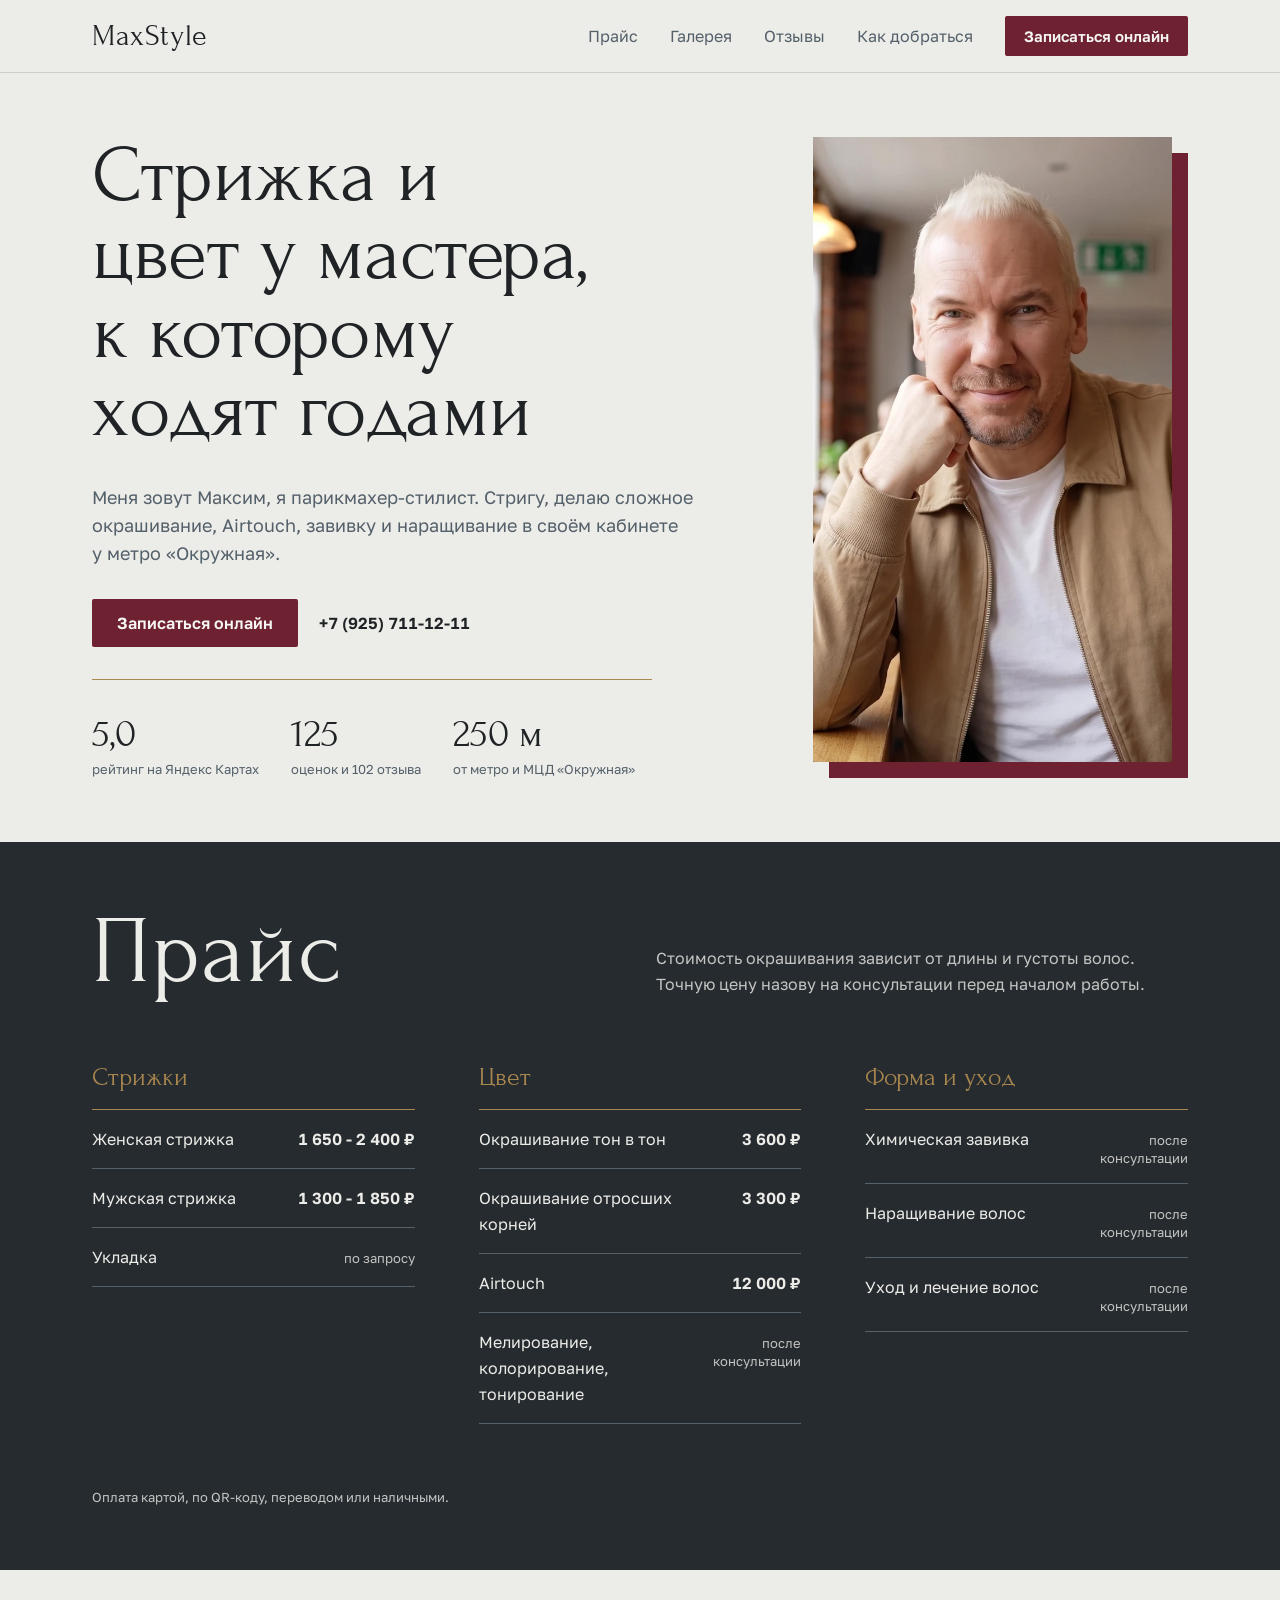
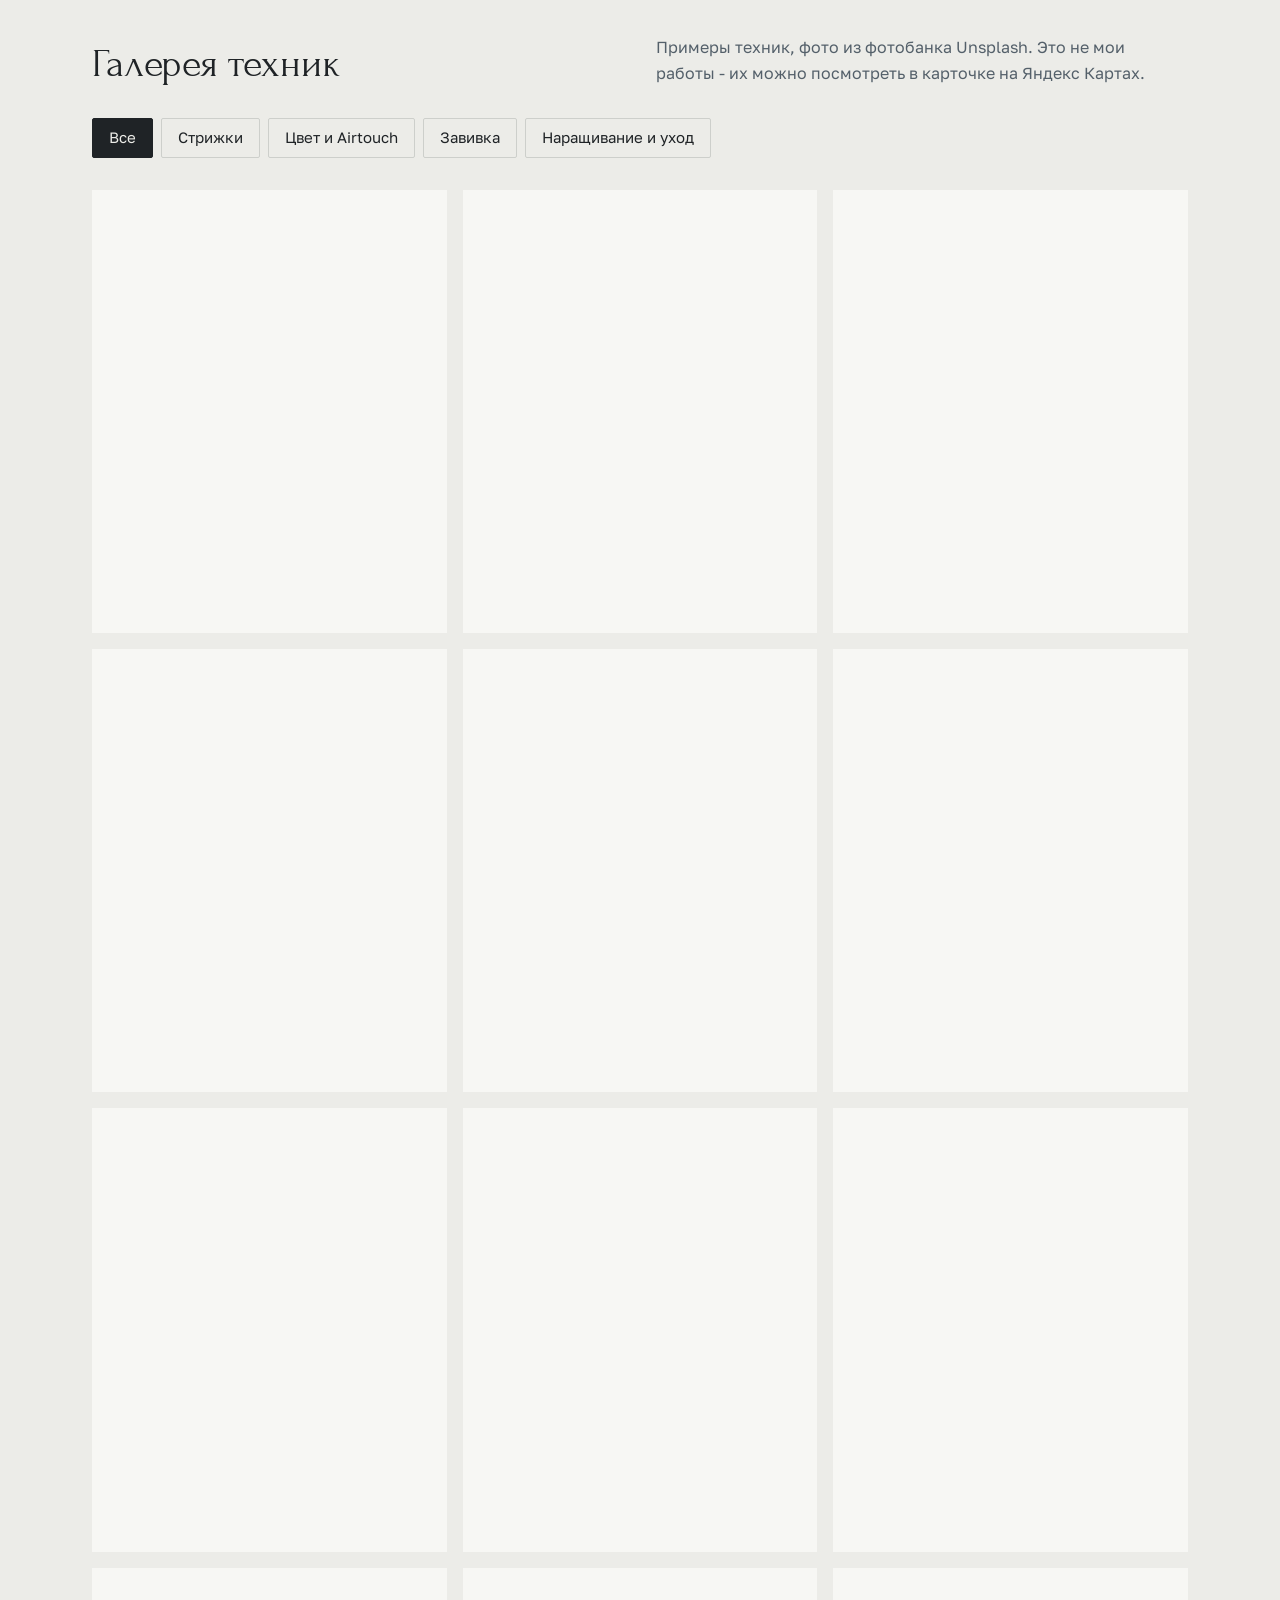
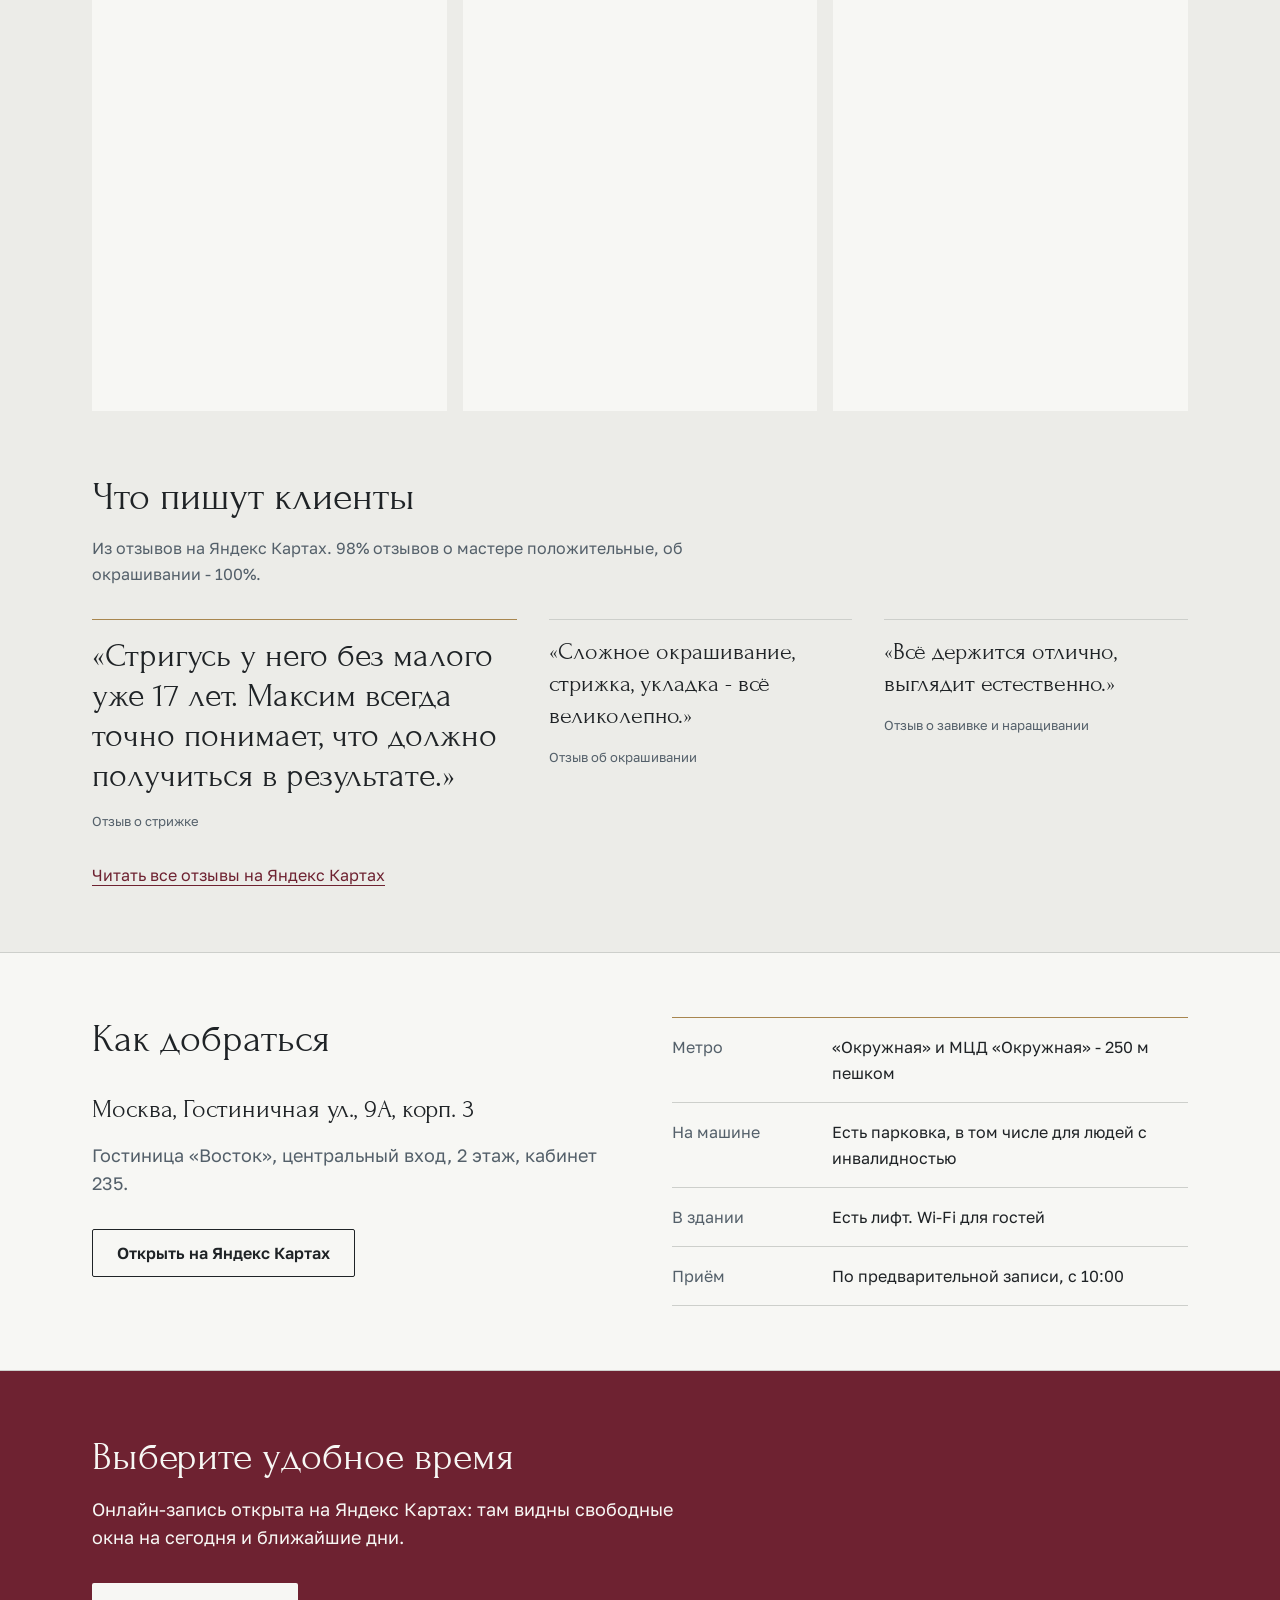
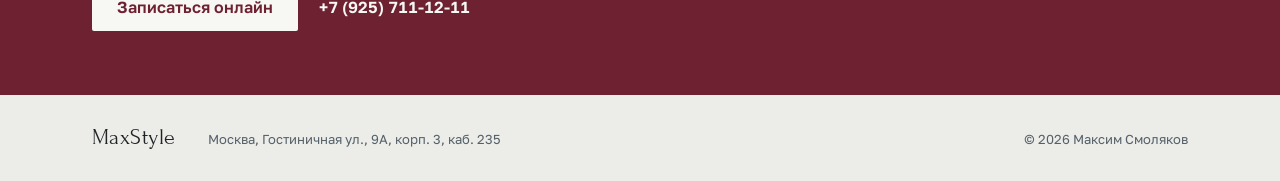
==== index.html @ 3fd37e0f "Одностраничник MaxStyle Первый экран с портретом, прайс, галерея техник (Unsplash), отзывы, как добр" ====
<!doctype html>
<html lang="ru">
<head>
<meta charset="utf-8">
<meta name="viewport" content="width=device-width, initial-scale=1">
<title>MaxStyle - парикмахер-стилист Максим Смоляков у метро Окружная</title>
<meta name="description" content="Стрижки, сложное окрашивание, Airtouch, завивка и наращивание. Кабинет в гостинице «Восток», 250 м от метро и МЦД Окружная. Рейтинг 5,0 на Яндекс Картах.">
<link rel="icon" href="brand/logo/png/maxstyle-mark-32.png" type="image/png">
<link rel="apple-touch-icon" href="brand/logo/png/maxstyle-mark-180.png">
<link rel="preconnect" href="https://fonts.googleapis.com">
<link rel="preconnect" href="https://fonts.gstatic.com" crossorigin>
<link rel="stylesheet" href="https://fonts.googleapis.com/css2?family=Forum&family=Golos+Text:wght@400;600&display=swap">
<link rel="stylesheet" href="brand/colors/brand.css">
<link rel="stylesheet" href="brand/fonts/fonts.css">
<link rel="stylesheet" href="styles.css">
</head>
<body>

<header class="site-header">
  <div class="wrap header-row">
    <a class="wordmark" href="#top" aria-label="MaxStyle, в начало страницы">MaxStyle</a>
    <nav class="nav" aria-label="Разделы">
      <a href="#price">Прайс</a>
      <a href="#gallery">Галерея</a>
      <a href="#reviews">Отзывы</a>
      <a href="#visit">Как добраться</a>
    </nav>
    <a class="btn btn-primary header-cta" href="https://yandex.ru/maps/org/maxstyle/148404020570/" target="_blank" rel="noopener">Записаться онлайн</a>
  </div>
</header>

<main id="top">

  <section class="hero wrap">
    <div class="hero-text">
      <h1 class="hero-title">Стрижка и цвет у&nbsp;мастера, к&nbsp;которому ходят годами</h1>
      <p class="lead">Меня зовут Максим, я парикмахер-стилист. Стригу, делаю сложное окрашивание, Airtouch, завивку и наращивание в своём кабинете у&nbsp;метро «Окружная».</p>
      <div class="hero-actions">
        <a class="btn btn-primary" href="https://yandex.ru/maps/org/maxstyle/148404020570/" target="_blank" rel="noopener">Записаться онлайн</a>
        <a class="btn btn-quiet" href="tel:+79257111211">+7 (925) 711-12-11</a>
      </div>
      <dl class="facts">
        <div><dt>5,0</dt><dd>рейтинг на Яндекс Картах</dd></div>
        <div><dt>125</dt><dd>оценок и 102 отзыва</dd></div>
        <div><dt>250 м</dt><dd>от метро и МЦД «Окружная»</dd></div>
      </dl>
    </div>

    <figure class="hero-art">
      <img src="img/maxim.webp" width="2000" height="1116" alt="Парикмахер-стилист Максим Смоляков" fetchpriority="high">
    </figure>
  </section>

  <section class="pricelist" id="price" aria-labelledby="price-title">
    <div class="wrap price-inner">
      <div class="price-head">
        <h2 id="price-title" class="price-title">Прайс</h2>
        <p class="price-note">Стоимость окрашивания зависит от длины и густоты волос. Точную цену назову на консультации перед началом работы.</p>
      </div>

      <div class="price-groups">
        <div class="price-group">
          <h3 class="h2">Стрижки</h3>
          <ul class="price-list">
            <li><span class="svc">Женская стрижка</span><span class="cost">1 650 - 2 400 ₽</span></li>
            <li><span class="svc">Мужская стрижка</span><span class="cost">1 300 - 1 850 ₽</span></li>
            <li><span class="svc">Укладка</span><span class="cost cost-ask">по запросу</span></li>
          </ul>
        </div>

        <div class="price-group">
          <h3 class="h2">Цвет</h3>
          <ul class="price-list">
            <li><span class="svc">Окрашивание тон в тон</span><span class="cost">3 600 ₽</span></li>
            <li><span class="svc">Окрашивание отросших корней</span><span class="cost">3 300 ₽</span></li>
            <li><span class="svc">Airtouch</span><span class="cost">12 000 ₽</span></li>
            <li><span class="svc">Мелирование, колорирование, тонирование</span><span class="cost cost-ask">после консультации</span></li>
          </ul>
        </div>

        <div class="price-group">
          <h3 class="h2">Форма и уход</h3>
          <ul class="price-list">
            <li><span class="svc">Химическая завивка</span><span class="cost cost-ask">после консультации</span></li>
            <li><span class="svc">Наращивание волос</span><span class="cost cost-ask">после консультации</span></li>
            <li><span class="svc">Уход и лечение волос</span><span class="cost cost-ask">после консультации</span></li>
          </ul>
        </div>
      </div>

      <p class="price-pay">Оплата картой, по QR-коду, переводом или наличными.</p>
    </div>
  </section>

  <section class="gallery wrap" id="gallery" aria-labelledby="gallery-title">
    <div class="gallery-head">
      <h2 id="gallery-title" class="h1">Галерея техник</h2>
      <p class="gallery-note">Примеры техник, фото из фотобанка Unsplash. Это не мои работы - их можно посмотреть в карточке на Яндекс Картах.</p>
    </div>

    <div class="gallery-filters" role="group" aria-label="Показать услугу">
      <button type="button" class="chip" data-filter="all" aria-pressed="true">Все</button>
      <button type="button" class="chip" data-filter="cut" aria-pressed="false">Стрижки</button>
      <button type="button" class="chip" data-filter="color" aria-pressed="false">Цвет и Airtouch</button>
      <button type="button" class="chip" data-filter="curl" aria-pressed="false">Завивка</button>
      <button type="button" class="chip" data-filter="care" aria-pressed="false">Наращивание и уход</button>
    </div>

    <ul class="gallery-grid">
      <li data-cat="cut"><button type="button" class="shot" data-photo="1700760934268-8aa0ef52ce0a" data-credit="Farhad Ibrahimzade"><img alt="Стрижка ножницами на влажные волосы" loading="lazy"></button></li>
      <li data-cat="cut"><button type="button" class="shot" data-photo="1593702275687-f8b402bf1fb5" data-credit="Michael DeMoya"><img alt="Мужская стрижка с переходом" loading="lazy"></button></li>
      <li data-cat="cut"><button type="button" class="shot" data-photo="1580618672591-eb180b1a973f" data-credit="Adam Winger"><img alt="Укладка брашингом после стрижки" loading="lazy"></button></li>
      <li data-cat="color"><button type="button" class="shot" data-photo="1605980766335-d3a41c7332a1" data-credit="Lera Kogan"><img alt="Растяжка цвета в холодный блонд" loading="lazy"></button></li>
      <li data-cat="color"><button type="button" class="shot" data-photo="1707979577466-2d6109c68a45" data-credit="Ionela Mat"><img alt="Нанесение краски в процессе окрашивания" loading="lazy"></button></li>
      <li data-cat="color"><button type="button" class="shot" data-photo="1785456411888-c2e842552820" data-credit="Yovanka Loria Salon"><img alt="Мягкий переход от тёмных корней к светлым длинам" loading="lazy"></button></li>
      <li data-cat="curl"><button type="button" class="shot" data-photo="1560264641-1b5191cc63e2" data-credit="Paul Siewert"><img alt="Крупный локон после завивки" loading="lazy"></button></li>
      <li data-cat="curl"><button type="button" class="shot" data-photo="1535295972055-1c762f4483e5" data-credit="Ivana Cajina"><img alt="Упругие кудри средней длины" loading="lazy"></button></li>
      <li data-cat="curl"><button type="button" class="shot" data-photo="1616104130421-6eccff73df1d" data-credit="Houcine Ncib"><img alt="Мелкий локон на длинных волосах" loading="lazy"></button></li>
      <li data-cat="care"><button type="button" class="shot" data-photo="1785456439444-5132a64f0dd7" data-credit="Yovanka Loria Salon"><img alt="Наращивание на светлые волосы" loading="lazy"></button></li>
      <li data-cat="care"><button type="button" class="shot" data-photo="1634449571010-02389ed0f9b0" data-credit="Lindsay Cash"><img alt="Уходовая процедура при мытье волос" loading="lazy"></button></li>
      <li data-cat="care"><button type="button" class="shot" data-photo="1785456283212-338f5bc44d50" data-credit="Yovanka Loria Salon"><img alt="Длинные волосы с объёмной волной" loading="lazy"></button></li>
    </ul>
  </section>

  <dialog class="lightbox" aria-label="Просмотр фото">
    <figure class="lightbox-figure">
      <img class="lightbox-img" alt="">
      <figcaption class="lightbox-caption">
        <span class="lightbox-title"></span>
        <span class="lightbox-meta"><span class="lightbox-count"></span> <span class="lightbox-credit"></span></span>
      </figcaption>
    </figure>
    <button type="button" class="lb-btn lb-prev" aria-label="Предыдущее фото">‹</button>
    <button type="button" class="lb-btn lb-next" aria-label="Следующее фото">›</button>
    <button type="button" class="lb-btn lb-close" aria-label="Закрыть">×</button>
  </dialog>

  <section class="reviews wrap" id="reviews" aria-labelledby="reviews-title">
    <h2 id="reviews-title" class="h1">Что пишут клиенты</h2>
    <p class="reviews-sub">Из отзывов на Яндекс Картах. 98% отзывов о мастере положительные, об окрашивании - 100%.</p>
    <div class="quotes">
      <figure class="quote quote-main">
        <blockquote>«Стригусь у него без малого уже 17 лет. Максим всегда точно понимает, что должно получиться в результате.»</blockquote>
        <figcaption>Отзыв о стрижке</figcaption>
      </figure>
      <figure class="quote">
        <blockquote>«Сложное окрашивание, стрижка, укладка - всё великолепно.»</blockquote>
        <figcaption>Отзыв об окрашивании</figcaption>
      </figure>
      <figure class="quote">
        <blockquote>«Всё держится отлично, выглядит естественно.»</blockquote>
        <figcaption>Отзыв о завивке и наращивании</figcaption>
      </figure>
    </div>
    <a class="text-link" href="https://yandex.ru/maps/org/maxstyle/148404020570/reviews/" target="_blank" rel="noopener">Читать все отзывы на Яндекс Картах</a>
  </section>

  <section class="visit" id="visit" aria-labelledby="visit-title">
    <div class="wrap visit-inner">
      <div>
        <h2 id="visit-title" class="h1">Как добраться</h2>
        <p class="address">Москва, Гостиничная ул., 9А, корп. 3</p>
        <p class="lead visit-lead">Гостиница «Восток», центральный вход, 2 этаж, кабинет 235.</p>
        <a class="btn btn-outline" href="https://yandex.ru/maps/org/maxstyle/148404020570/" target="_blank" rel="noopener">Открыть на Яндекс Картах</a>
      </div>
      <dl class="visit-list">
        <div><dt>Метро</dt><dd>«Окружная» и МЦД «Окружная» - 250 м пешком</dd></div>
        <div><dt>На машине</dt><dd>Есть парковка, в том числе для людей с инвалидностью</dd></div>
        <div><dt>В здании</dt><dd>Есть лифт. Wi-Fi для гостей</dd></div>
        <div><dt>Приём</dt><dd>По предварительной записи, с 10:00</dd></div>
      </dl>
    </div>
  </section>

  <section class="final">
    <div class="wrap final-inner">
      <h2 class="h1">Выберите удобное время</h2>
      <p class="lead">Онлайн-запись открыта на Яндекс Картах: там видны свободные окна на сегодня и ближайшие дни.</p>
      <div class="hero-actions">
        <a class="btn btn-light" href="https://yandex.ru/maps/org/maxstyle/148404020570/" target="_blank" rel="noopener">Записаться онлайн</a>
        <a class="btn btn-quiet-light" href="tel:+79257111211">+7 (925) 711-12-11</a>
      </div>
    </div>
  </section>

</main>

<footer class="site-footer">
  <div class="wrap footer-row">
    <span class="wordmark wordmark-small">MaxStyle</span>
    <span>Москва, Гостиничная ул., 9А, корп. 3, каб. 235</span>
    <span>© 2026 Максим Смоляков</span>
  </div>
</footer>

<div class="mobile-bar">
  <a class="btn btn-primary" href="https://yandex.ru/maps/org/maxstyle/148404020570/" target="_blank" rel="noopener">Записаться онлайн</a>
  <a class="btn btn-outline" href="tel:+79257111211" aria-label="Позвонить: +7 (925) 711-12-11">Позвонить</a>
</div>

<script src="gallery.js" defer></script>
</body>
</html>
---- brand/colors/brand.css ----
/* MaxStyle - цвета бренда. Источник: брендбук https://claude.ai/artifact/19LDFGYJs61R5xHQt8g2K4
   Основная тема светлая. Тёмная - атрибут data-theme="dark" на <html>. */

:root {
  color-scheme: light;
  --stone: #ECECE8;         /* фон страницы */
  --stone-raised: #F7F7F4;  /* карточки услуг, формы записи */
  --line: #CDCFCB;          /* тонкие разделители в прайсе */
  --graphite: #1F2326;      /* основной текст */
  --steel: #54606A;         /* подписи, длительность, адрес */
  --oxblood: #6E2231;       /* бордовый: кнопка "Записаться", крупные плашки */
  --on-oxblood: #F7F7F4;    /* текст на oxblood */
  --brass: #A8864F;         /* латунь: линии, рамки, иконки (не текст) */
  --brass-ink: #7A5E2F;     /* цены и акценты текстом */
  --panel: #262B2F;         /* тёмные секции в обеих темах */
  --on-panel: #ECECE8;      /* текст на panel */

  --space-8: 8px;
  --space-16: 16px;
  --space-32: 32px;
  --space-64: 64px;

  --radius-none: 0px;       /* фото, плашки, секции */
  --radius-sm: 2px;         /* кнопки, поля */
  --radius-round: 999px;    /* только аватар и круглые мотивы */

  --focus-ring: 0 0 0 2px var(--stone), 0 0 0 4px var(--oxblood);
}

:root[data-theme="dark"] {
  color-scheme: dark;
  --stone: #15181A;
  --stone-raised: #1F2326;
  --line: #33383C;
  --graphite: #ECECE8;
  --steel: #9AA6AE;
  --oxblood: #7A2636;
  --on-oxblood: #F7F1EE;
  --brass: #C9A56B;
  --brass-ink: #D4B27A;
  --panel: #2B3135;
  --focus-ring: 0 0 0 2px var(--stone), 0 0 0 4px var(--brass);
}
---- brand/fonts/fonts.css ----
/* MaxStyle - шрифты бренда. Подключите этот файл или вставьте <link> из fonts.html в <head>.
   Forum - логотип и заголовки (один вес, не делать жирным). Golos Text - текст и цены. */

@import url("https://fonts.googleapis.com/css2?family=Forum&family=Golos+Text:wght@400;600&display=swap");

:root {
  --font-display: "Forum", "Times New Roman", serif;
  --font-sans: "Golos Text", "Segoe UI", system-ui, sans-serif;
}

/* Типографическая шкала */
.logo    { font-family: var(--font-display); font-size: 64px; line-height: 64px; font-weight: 400; letter-spacing: 0.02em; }
.display { font-family: var(--font-display); font-size: 64px; line-height: 64px; font-weight: 400; }
.h1      { font-family: var(--font-display); font-size: 40px; line-height: 44px; font-weight: 400; }
.h2      { font-family: var(--font-display); font-size: 26px; line-height: 32px; font-weight: 400; }
.lead    { font-family: var(--font-sans); font-size: 18px; line-height: 28px; font-weight: 400; }
.body    { font-family: var(--font-sans); font-size: 16px; line-height: 26px; font-weight: 400; }
.price   { font-family: var(--font-sans); font-size: 16px; line-height: 26px; font-weight: 600; font-variant-numeric: tabular-nums; }
.caption { font-family: var(--font-sans); font-size: 13px; line-height: 18px; font-weight: 400; }

@media (max-width: 600px) {
  .display { font-size: 44px; line-height: 46px; }
  .h1      { font-size: 32px; line-height: 36px; }
}
---- styles.css ----
/* MaxStyle - одностраничник. Цвета, отступы и шрифты только из brand/ */

*, *::before, *::after { box-sizing: border-box; }

html { scroll-behavior: smooth; scroll-padding-top: 88px; }
@media (prefers-reduced-motion: reduce) { html { scroll-behavior: auto; } }

body {
  margin: 0;
  background: var(--stone);
  color: var(--graphite);
  font-family: var(--font-sans);
  font-size: 16px;
  line-height: 26px;
  -webkit-font-smoothing: antialiased;
}

h1, h2, h3, p, dl, dd, ul, figure, blockquote { margin: 0; }
ul { padding: 0; list-style: none; }
a { color: inherit; }

:focus-visible { outline: none; box-shadow: var(--focus-ring); border-radius: var(--radius-sm); }

.wrap {
  width: 100%;
  max-width: 1160px;
  margin-inline: auto;
  padding-inline: var(--space-32);
}

/* ---------- Кнопки ---------- */
.btn {
  display: inline-flex;
  align-items: center;
  justify-content: center;
  min-height: 48px;
  padding: 0 24px;
  border-radius: var(--radius-sm);
  border: 1px solid transparent;
  font: 600 16px/1 var(--font-sans);
  text-decoration: none;
  white-space: nowrap;
  transition: background-color .15s ease, border-color .15s ease, color .15s ease;
}
.btn-primary { background: var(--oxblood); color: var(--on-oxblood); }
.btn-primary:hover { opacity: .88; }
.btn-outline { border-color: var(--graphite); color: var(--graphite); }
.btn-outline:hover { background: var(--graphite); color: var(--stone); }
.btn-quiet { color: var(--graphite); padding-inline: 4px; font-variant-numeric: tabular-nums; }
.btn-quiet:hover { color: var(--oxblood); }
.btn-light { background: var(--on-oxblood); color: var(--oxblood); }
.btn-light:hover { background: var(--stone); }
.btn-quiet-light { color: var(--on-oxblood); padding-inline: 4px; font-variant-numeric: tabular-nums; }
.btn-quiet-light:hover { text-decoration: underline; text-underline-offset: 4px; }

/* ---------- Шапка ---------- */
.site-header {
  position: sticky;
  top: 0;
  z-index: 10;
  background: var(--stone);
  border-bottom: 1px solid var(--line);
}
.header-row { display: flex; align-items: center; gap: var(--space-32); min-height: 72px; }
.wordmark {
  font-family: var(--font-display);
  font-size: 30px;
  line-height: 1;
  letter-spacing: 0.02em;
  text-decoration: none;
  color: var(--graphite);
}
.nav { display: flex; gap: var(--space-32); margin-left: auto; }
.nav a { text-decoration: none; color: var(--steel); }
.nav a:hover { color: var(--graphite); }
.header-cta { min-height: 40px; padding: 0 18px; font-size: 15px; }

/* ---------- Первый экран ---------- */
.hero {
  display: grid;
  grid-template-columns: minmax(0, 7fr) minmax(0, 4fr);
  gap: var(--space-64);
  align-items: stretch;
  padding-block: var(--space-64);
}
.hero-text { display: flex; flex-direction: column; gap: var(--space-32); justify-content: center; }
.hero-title {
  font-family: var(--font-display);
  font-weight: 400;
  font-size: clamp(44px, 6.4vw, 80px);
  line-height: 0.98;
  letter-spacing: -0.005em;
  text-wrap: balance;
  max-width: 17ch;
}
.hero .lead { color: var(--steel); max-width: 34em; }
.hero-actions { display: flex; flex-wrap: wrap; align-items: center; gap: var(--space-16); }

.facts {
  display: grid;
  grid-template-columns: repeat(3, auto);
  justify-content: start;
  gap: var(--space-32);
  padding-top: var(--space-32);
  border-top: 1px solid var(--brass);
  max-width: 560px;
}
.facts dt { font-family: var(--font-display); font-size: 40px; line-height: 44px; color: var(--graphite); }
.facts dd { font-size: 13px; line-height: 18px; color: var(--steel); max-width: 14em; margin-top: 4px; }

/* Портрет мастера: бордовая подложка сдвинута, как тень от рамки */
.hero-art {
  position: relative;
  min-height: 460px;
  margin: 0 var(--space-16) var(--space-16) 0;
}
.hero-art::before {
  content: "";
  position: absolute;
  inset: var(--space-16) calc(var(--space-16) * -1) calc(var(--space-16) * -1) var(--space-16);
  background: var(--oxblood);
}
.hero-art img {
  position: relative;
  display: block;
  width: 100%;
  height: 100%;
  object-fit: cover;
  object-position: 50% 30%;
}

/* ---------- Прайс: тёмная табличка ---------- */
.pricelist {
  background: var(--panel);
  color: var(--on-panel);
  padding-block: var(--space-64);
}
.price-inner { display: grid; gap: var(--space-64); }
.price-head { display: grid; grid-template-columns: minmax(0, 1fr) minmax(0, 1fr); gap: var(--space-32); align-items: end; }
.price-note { color: var(--on-panel); opacity: .8; max-width: 32em; }
.price-groups { display: grid; grid-template-columns: repeat(3, minmax(0, 1fr)); gap: var(--space-64); }
.price-group .h2 {
  color: var(--brass);
  padding-bottom: var(--space-16);
  border-bottom: 1px solid var(--brass);
}
.price-list li {
  display: flex;
  justify-content: space-between;
  align-items: baseline;
  gap: var(--space-16);
  padding-block: var(--space-16);
  border-bottom: 1px solid var(--steel);
}
.svc { color: var(--on-panel); }
.cost {
  flex: none;
  font-weight: 600;
  font-variant-numeric: tabular-nums;
  color: var(--on-panel);
  text-align: right;
}
.cost-ask { font-weight: 400; font-size: 13px; opacity: .8; max-width: 8.5em; line-height: 18px; }
.price-pay { color: var(--on-panel); opacity: .8; font-size: 13px; line-height: 18px; }

/* ---------- Отзывы ---------- */
.reviews { padding-block: var(--space-64); display: grid; gap: var(--space-32); }
.reviews-sub { color: var(--steel); max-width: 40em; margin-top: calc(var(--space-16) * -1); }
.quotes {
  display: grid;
  grid-template-columns: minmax(0, 1.4fr) minmax(0, 1fr) minmax(0, 1fr);
  gap: var(--space-32);
  align-items: start;
}
.quote { display: grid; gap: var(--space-16); padding-top: var(--space-16); border-top: 1px solid var(--line); }
.quote blockquote { font-family: var(--font-display); font-size: 24px; line-height: 32px; }
.quote-main { border-top-color: var(--brass); }
.quote-main blockquote { font-size: 34px; line-height: 40px; }
.quote figcaption { font-size: 13px; line-height: 18px; color: var(--steel); }
.text-link { color: var(--oxblood); text-underline-offset: 4px; justify-self: start; }
.text-link:hover { text-decoration-thickness: 2px; }

/* ---------- Как добраться ---------- */
.visit { background: var(--stone-raised); border-block: 1px solid var(--line); padding-block: var(--space-64); }
.visit-inner { display: grid; grid-template-columns: minmax(0, 1fr) minmax(0, 1fr); gap: var(--space-64); }
.visit-inner > div:first-child { display: grid; gap: var(--space-16); align-content: start; justify-items: start; }
.address { font-family: var(--font-display); font-size: 26px; line-height: 32px; margin-top: var(--space-16); }
.visit-lead { color: var(--steel); margin-bottom: var(--space-16); }
.visit-list { display: grid; }
.visit-list > div {
  display: grid;
  grid-template-columns: 9em minmax(0, 1fr);
  gap: var(--space-16);
  padding-block: var(--space-16);
  border-bottom: 1px solid var(--line);
}
.visit-list > div:first-child { border-top: 1px solid var(--brass); }
.visit-list dt { color: var(--steel); }

/* ---------- Финальный призыв ---------- */
.final { background: var(--oxblood); color: var(--on-oxblood); padding-block: var(--space-64); }
.final-inner { display: grid; gap: var(--space-16); justify-items: start; }
.final .lead { max-width: 34em; margin-bottom: var(--space-16); color: var(--on-oxblood); }

/* ---------- Подвал ---------- */
.site-footer { padding-block: var(--space-32); color: var(--steel); font-size: 13px; line-height: 18px; }
.footer-row { display: flex; flex-wrap: wrap; align-items: baseline; gap: var(--space-16) var(--space-32); }
.wordmark-small { font-size: 22px; }
.footer-row span:last-child { margin-left: auto; }

/* ---------- Нижняя панель на телефоне ---------- */
.mobile-bar { display: none; }

/* ---------- Адаптив ---------- */
@media (max-width: 960px) {
  .nav { display: none; }
  .header-cta { margin-left: auto; }
  .hero { grid-template-columns: minmax(0, 1fr) minmax(0, 200px); gap: var(--space-32); }
  .hero-art { min-height: 0; }
  .price-groups { grid-template-columns: minmax(0, 1fr) minmax(0, 1fr); gap: var(--space-32) var(--space-64); }
  .quotes { grid-template-columns: minmax(0, 1fr) minmax(0, 1fr); }
  .quote-main { grid-column: 1 / -1; }
}

@media (max-width: 640px) {
  .wrap { padding-inline: var(--space-16); }
  .header-cta { display: none; }
  .header-row { min-height: 60px; }
  .hero { grid-template-columns: minmax(0, 1fr); padding-block: var(--space-32) var(--space-64); }
  .hero-art { min-height: 0; aspect-ratio: 4 / 3; max-width: 100%; order: -1; }
  .facts { grid-template-columns: repeat(3, minmax(0, 1fr)); gap: var(--space-16); }
  .facts dt { font-size: 30px; line-height: 34px; }
  .price-head, .price-groups, .visit-inner, .quotes { grid-template-columns: minmax(0, 1fr); }
  .price-groups { gap: var(--space-32); }
  .quote-main blockquote { font-size: 28px; line-height: 34px; }
  .visit-list > div { grid-template-columns: minmax(0, 1fr); gap: 2px; }
  .footer-row span:last-child { margin-left: 0; }
  body { padding-bottom: 80px; }
  .mobile-bar {
    display: flex;
    gap: var(--space-8);
    position: fixed;
    inset: auto 0 0 0;
    z-index: 20;
    padding: var(--space-8) var(--space-16) calc(var(--space-8) + env(safe-area-inset-bottom, 0px));
    background: var(--stone);
    border-top: 1px solid var(--line);
  }
  .mobile-bar .btn-primary { flex: 1; }
}

/* Заголовок прайса - крупно, как гравировка на табличке */
.price-title {
  font-family: var(--font-display);
  font-weight: 400;
  font-size: clamp(56px, 8vw, 96px);
  line-height: 0.95;
  letter-spacing: 0.01em;
  color: var(--on-panel);
}

/* ---------- Галерея техник ---------- */
.gallery { padding-block: var(--space-64) 0; display: grid; gap: var(--space-32); }
.gallery-head { display: grid; grid-template-columns: minmax(0, 1fr) minmax(0, 1fr); gap: var(--space-32); align-items: end; }
.gallery-note { color: var(--steel); max-width: 32em; }

.gallery-filters { display: flex; flex-wrap: wrap; gap: var(--space-8); }
.chip {
  min-height: 40px;
  padding: 0 var(--space-16);
  border: 1px solid var(--line);
  border-radius: var(--radius-sm);
  background: transparent;
  color: var(--graphite);
  font: 400 15px/1 var(--font-sans);
  cursor: pointer;
  transition: border-color .15s ease, background-color .15s ease, color .15s ease;
}
.chip:hover { border-color: var(--graphite); }
.chip[aria-pressed="true"] { background: var(--graphite); border-color: var(--graphite); color: var(--stone); }

.gallery-grid {
  display: grid;
  grid-template-columns: repeat(3, minmax(0, 1fr));
  gap: var(--space-16);
}
.gallery-grid li[hidden] { display: none; }
.shot {
  display: block;
  width: 100%;
  padding: 0;
  border: 0;
  background: var(--stone-raised);
  cursor: zoom-in;
  overflow: hidden;
}
.shot img {
  display: block;
  width: 100%;
  height: auto;
  aspect-ratio: 4 / 5;
  object-fit: cover;
  transition: transform .4s ease;
}
.shot:hover img { transform: scale(1.03); }
@media (prefers-reduced-motion: reduce) { .shot img { transition: none; } .shot:hover img { transform: none; } }

/* Просмотр на весь экран */
.lightbox {
  width: 100vw;
  height: 100dvh;
  max-width: none;
  max-height: none;
  margin: 0;
  padding: var(--space-64) var(--space-64) var(--space-32);
  border: 0;
  background: var(--panel);
  color: var(--on-panel);
}
.lightbox::backdrop { background: var(--panel); }
.lightbox[open] { display: grid; place-items: center; }
.lightbox-figure { display: grid; gap: var(--space-16); max-width: 100%; max-height: 100%; justify-items: center; }
.lightbox-img { display: block; max-width: 100%; max-height: calc(100dvh - 180px); object-fit: contain; background: var(--stone-raised); }
.lightbox-caption { display: grid; gap: 4px; text-align: center; }
.lightbox-title { font-family: var(--font-display); font-size: 22px; line-height: 28px; }
.lightbox-meta { display: flex; flex-wrap: wrap; justify-content: center; gap: 4px var(--space-16); font-size: 13px; line-height: 18px; opacity: .8; font-variant-numeric: tabular-nums; }
.lb-btn {
  position: absolute;
  display: grid;
  place-items: center;
  width: 48px;
  height: 48px;
  border: 1px solid var(--brass);
  border-radius: var(--radius-round);
  background: transparent;
  color: var(--on-panel);
  font: 400 28px/1 var(--font-sans);
  cursor: pointer;
}
.lb-btn:hover { background: var(--brass); color: var(--panel); }
.lb-prev { left: var(--space-16); top: 50%; transform: translateY(-50%); }
.lb-next { right: var(--space-16); top: 50%; transform: translateY(-50%); }
.lb-close { right: var(--space-16); top: var(--space-16); }

@media (max-width: 640px) {
  .gallery-head { grid-template-columns: minmax(0, 1fr); }
  .gallery-grid { grid-template-columns: repeat(2, minmax(0, 1fr)); gap: var(--space-8); }
  .lightbox { padding: var(--space-64) var(--space-16) var(--space-32); }
  .lb-prev, .lb-next { top: auto; bottom: var(--space-16); transform: none; }
  .lightbox-img { max-height: calc(100dvh - 240px); }
}
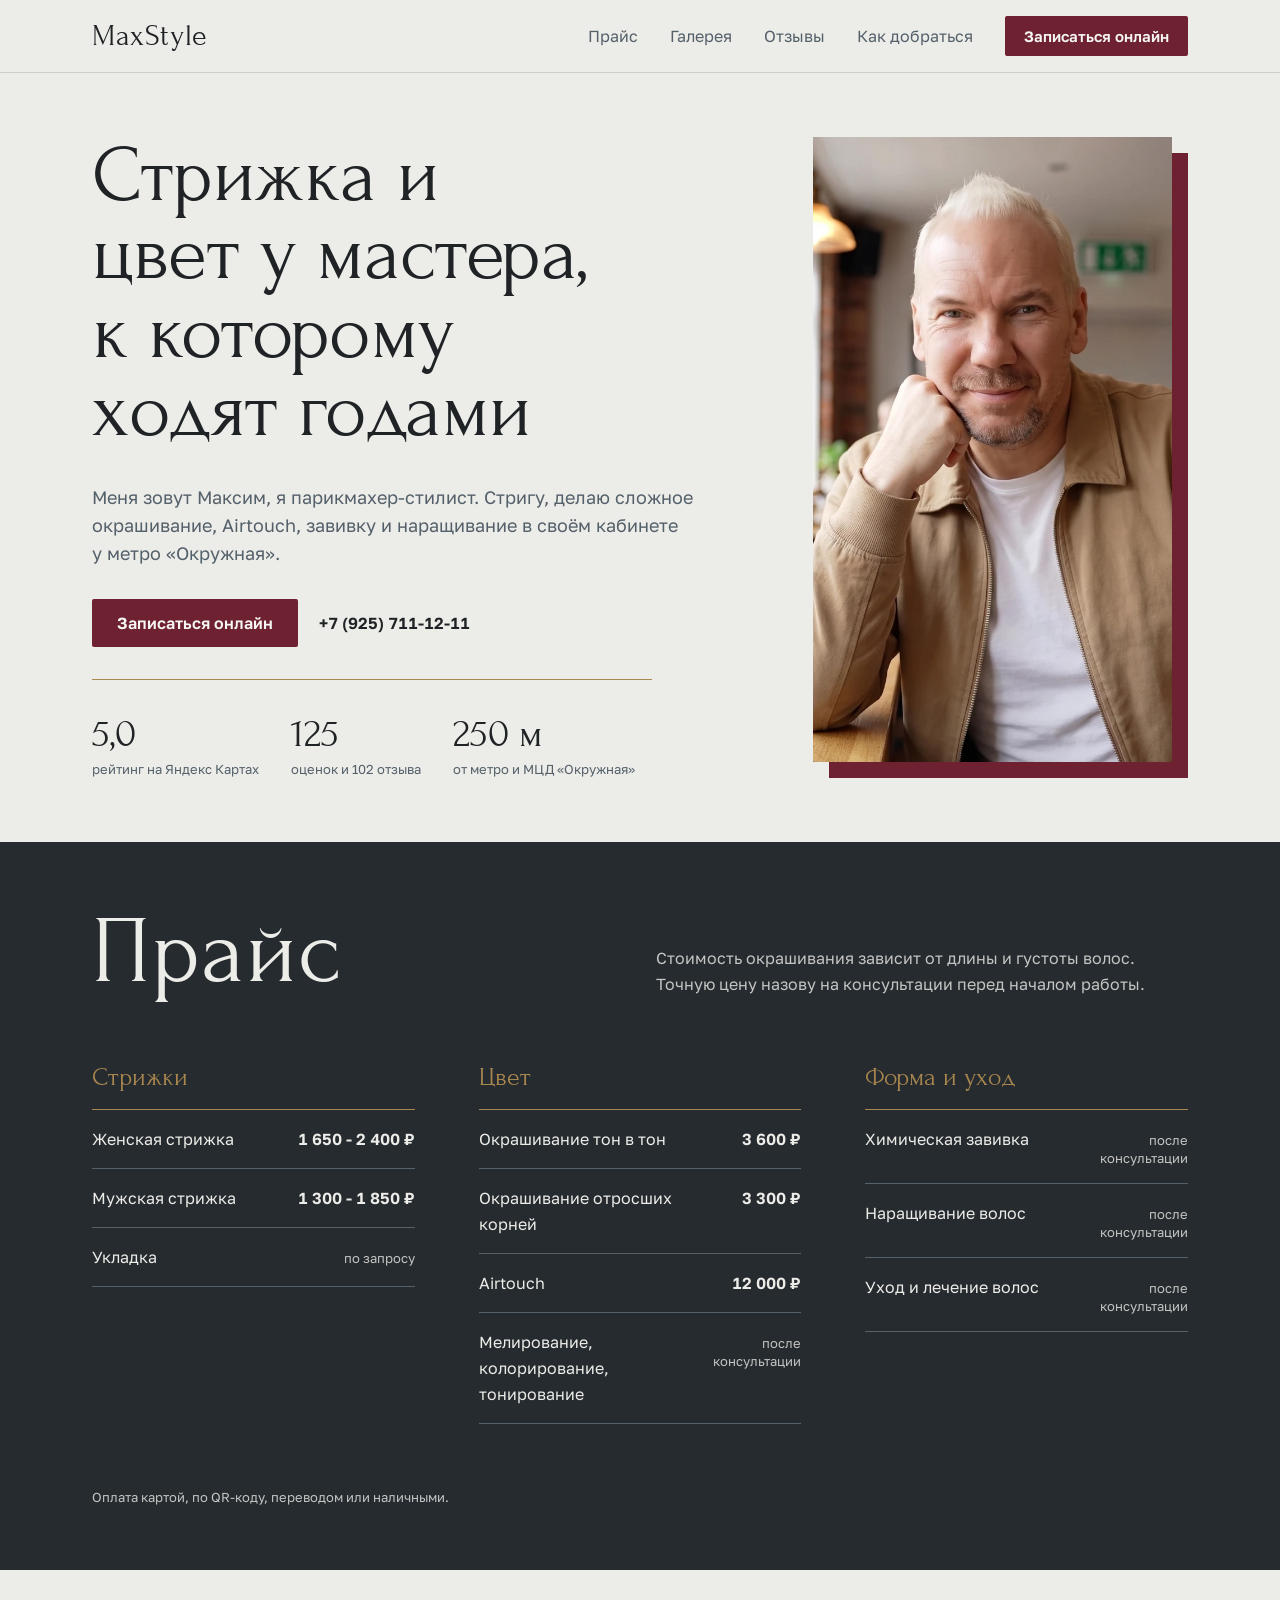
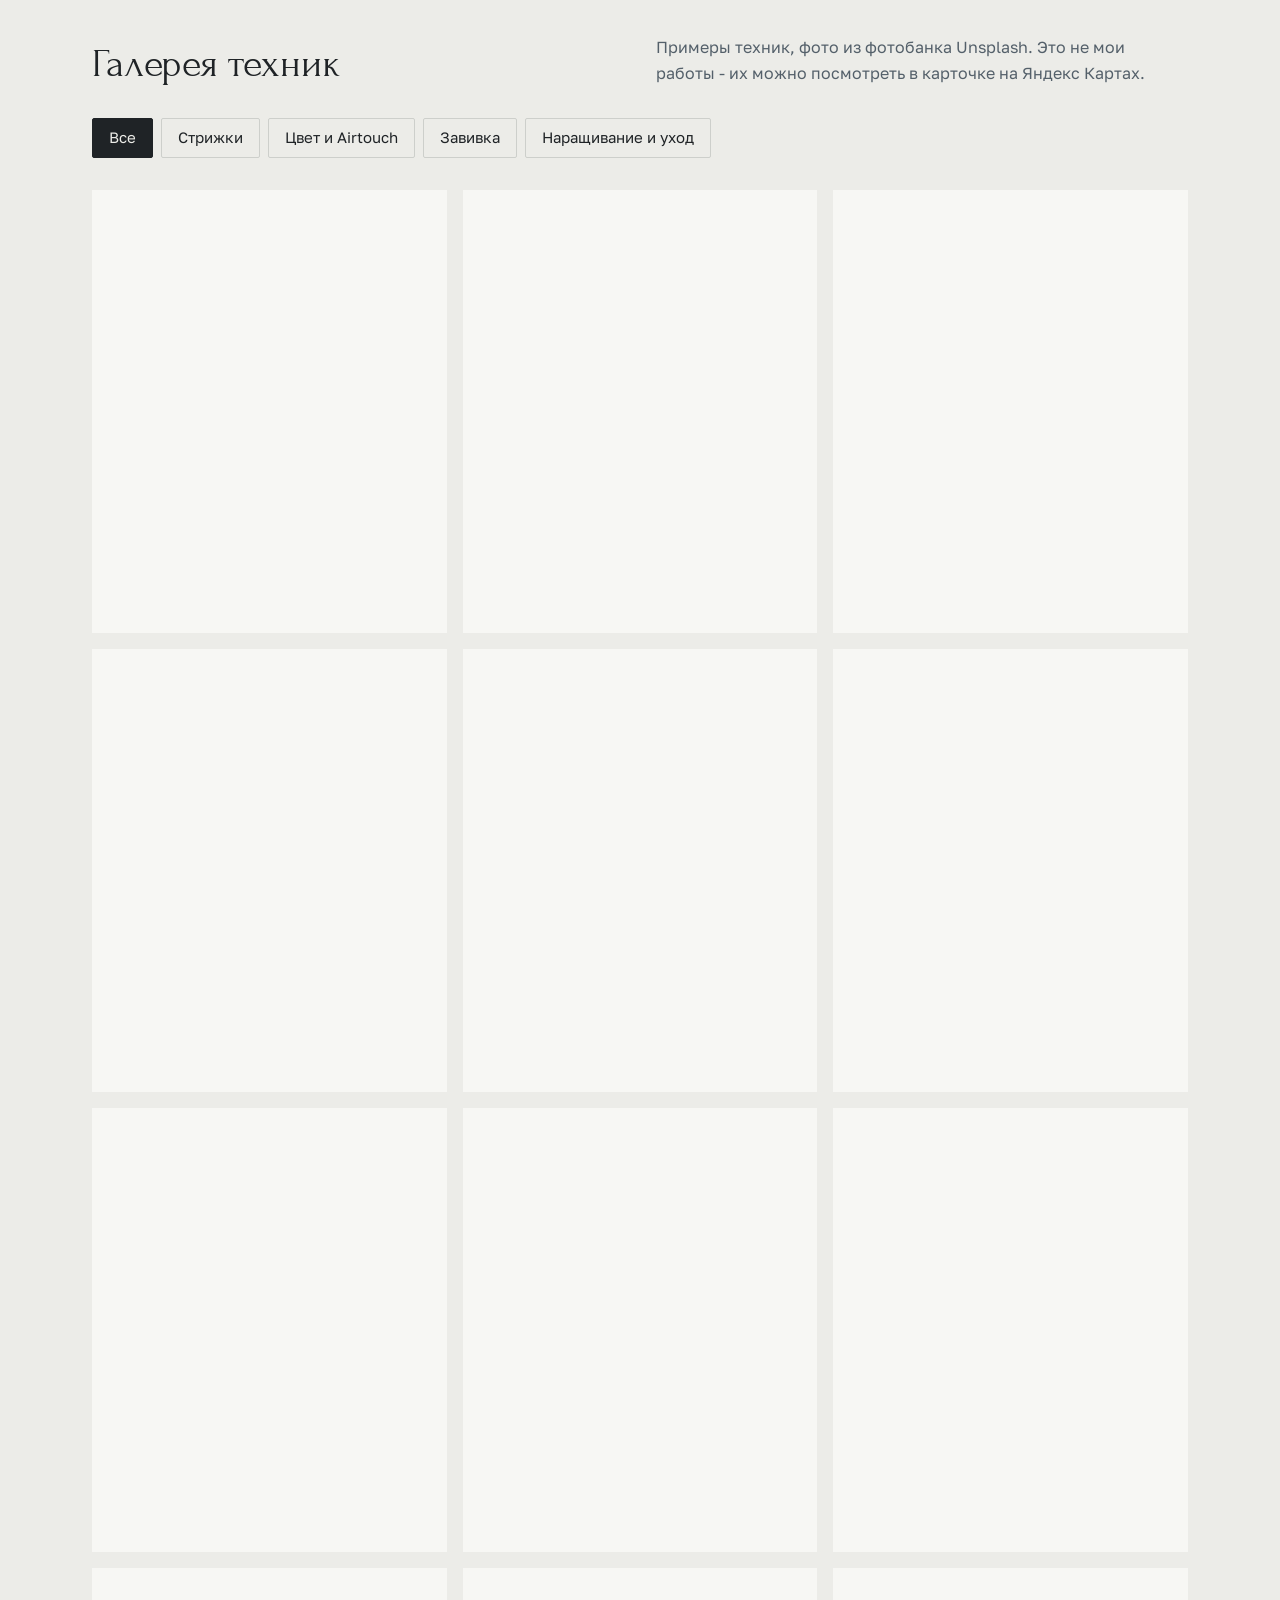
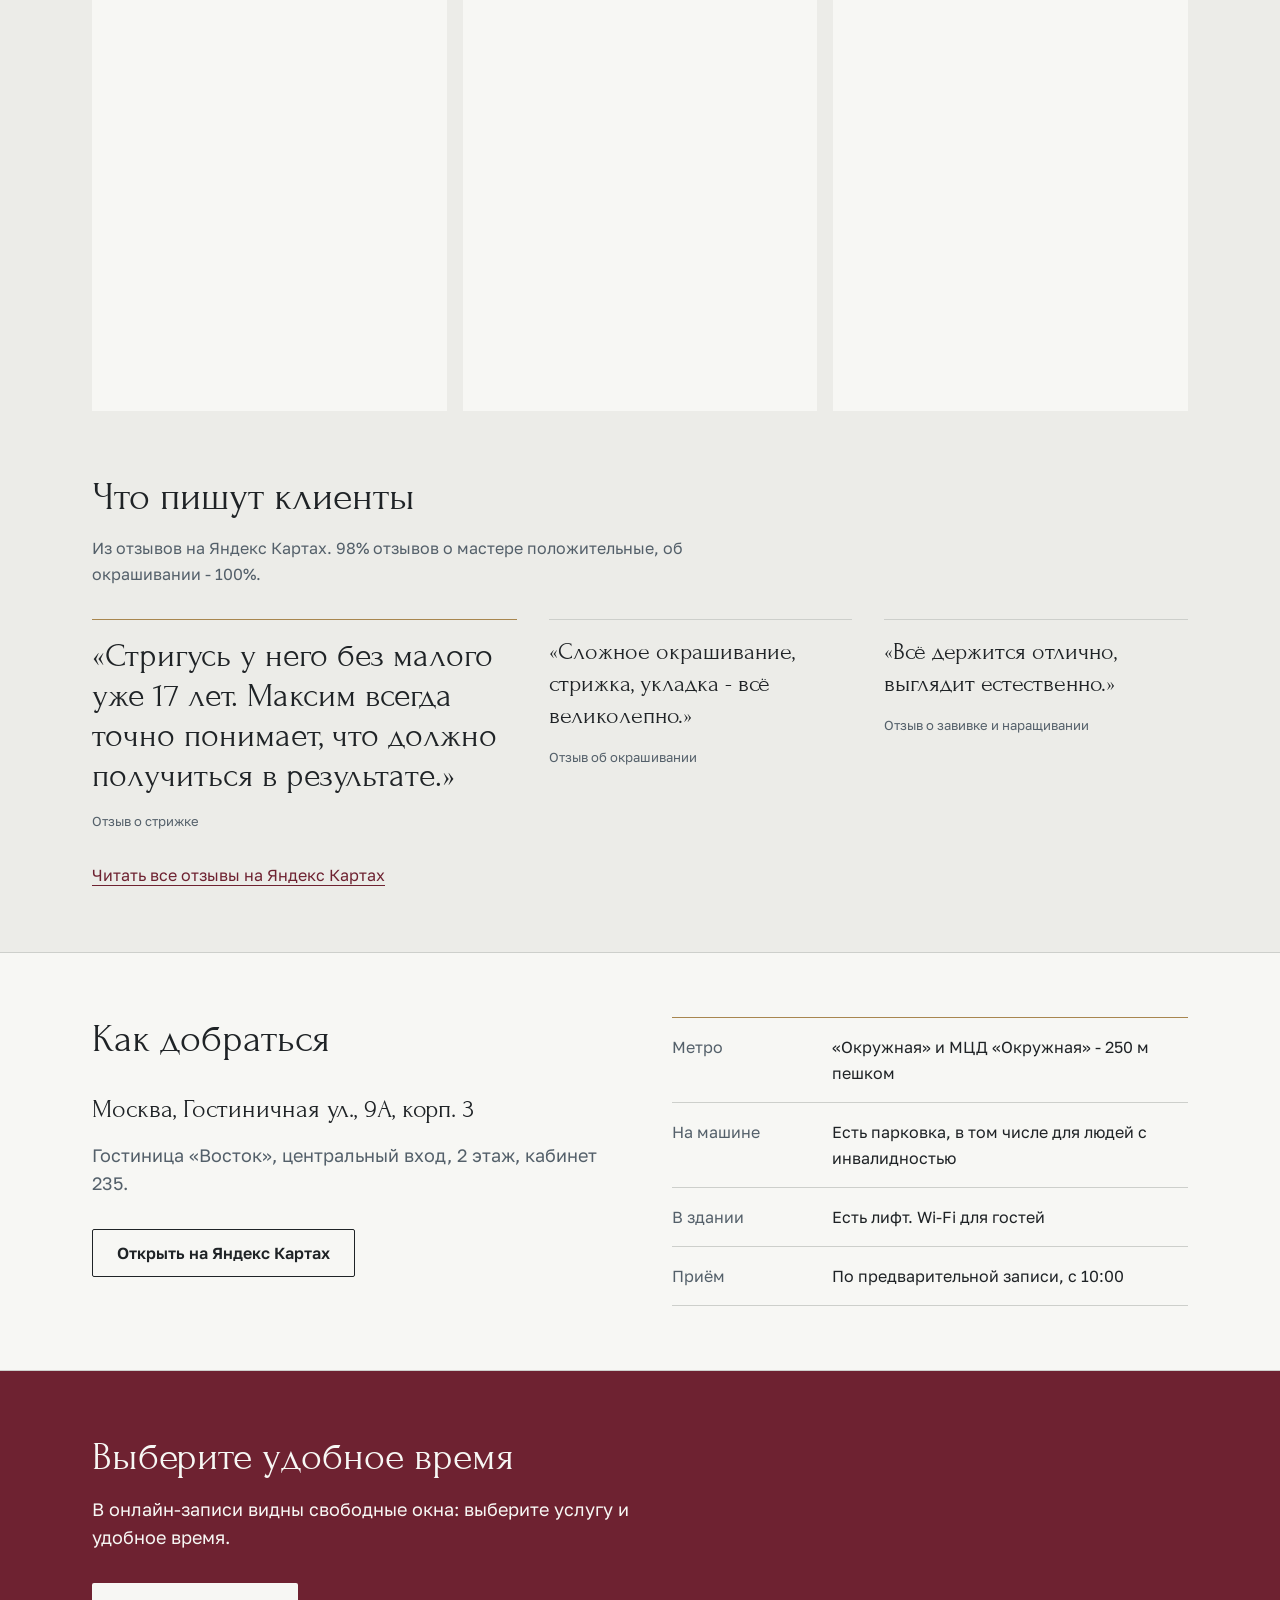
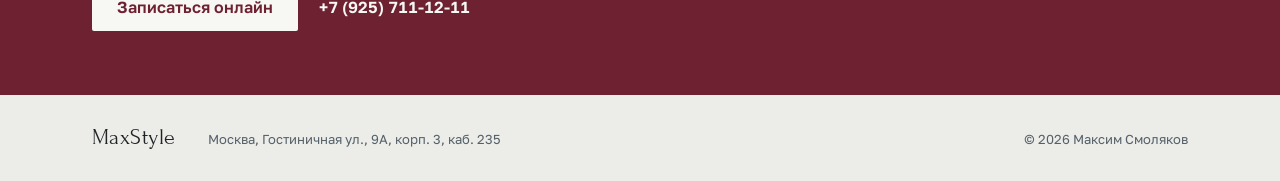
==== commit bf198bc8: "Кнопки записи ведут в онлайн-запись Sonline Все четыре кнопки «Записаться онлайн» открывают виджет з" ====
--- a/index.html
+++ b/index.html
@@ -25,7 +25,7 @@
       <a href="#reviews">Отзывы</a>
       <a href="#visit">Как добраться</a>
     </nav>
-    <a class="btn btn-primary header-cta" href="https://yandex.ru/maps/org/maxstyle/148404020570/" target="_blank" rel="noopener">Записаться онлайн</a>
+    <a class="btn btn-primary header-cta" href="https://widget.sonline.su/ru/services/?placeid=655344472" target="_blank" rel="noopener">Записаться онлайн</a>
   </div>
 </header>
 
@@ -36,7 +36,7 @@
       <h1 class="hero-title">Стрижка и цвет у&nbsp;мастера, к&nbsp;которому ходят годами</h1>
       <p class="lead">Меня зовут Максим, я парикмахер-стилист. Стригу, делаю сложное окрашивание, Airtouch, завивку и наращивание в своём кабинете у&nbsp;метро «Окружная».</p>
       <div class="hero-actions">
-        <a class="btn btn-primary" href="https://yandex.ru/maps/org/maxstyle/148404020570/" target="_blank" rel="noopener">Записаться онлайн</a>
+        <a class="btn btn-primary" href="https://widget.sonline.su/ru/services/?placeid=655344472" target="_blank" rel="noopener">Записаться онлайн</a>
         <a class="btn btn-quiet" href="tel:+79257111211">+7 (925) 711-12-11</a>
       </div>
       <dl class="facts">
@@ -175,9 +175,9 @@
   <section class="final">
     <div class="wrap final-inner">
       <h2 class="h1">Выберите удобное время</h2>
-      <p class="lead">Онлайн-запись открыта на Яндекс Картах: там видны свободные окна на сегодня и ближайшие дни.</p>
+      <p class="lead">В онлайн-записи видны свободные окна: выберите услугу и удобное время.</p>
       <div class="hero-actions">
-        <a class="btn btn-light" href="https://yandex.ru/maps/org/maxstyle/148404020570/" target="_blank" rel="noopener">Записаться онлайн</a>
+        <a class="btn btn-light" href="https://widget.sonline.su/ru/services/?placeid=655344472" target="_blank" rel="noopener">Записаться онлайн</a>
         <a class="btn btn-quiet-light" href="tel:+79257111211">+7 (925) 711-12-11</a>
       </div>
     </div>
@@ -194,7 +194,7 @@
 </footer>
 
 <div class="mobile-bar">
-  <a class="btn btn-primary" href="https://yandex.ru/maps/org/maxstyle/148404020570/" target="_blank" rel="noopener">Записаться онлайн</a>
+  <a class="btn btn-primary" href="https://widget.sonline.su/ru/services/?placeid=655344472" target="_blank" rel="noopener">Записаться онлайн</a>
   <a class="btn btn-outline" href="tel:+79257111211" aria-label="Позвонить: +7 (925) 711-12-11">Позвонить</a>
 </div>
 
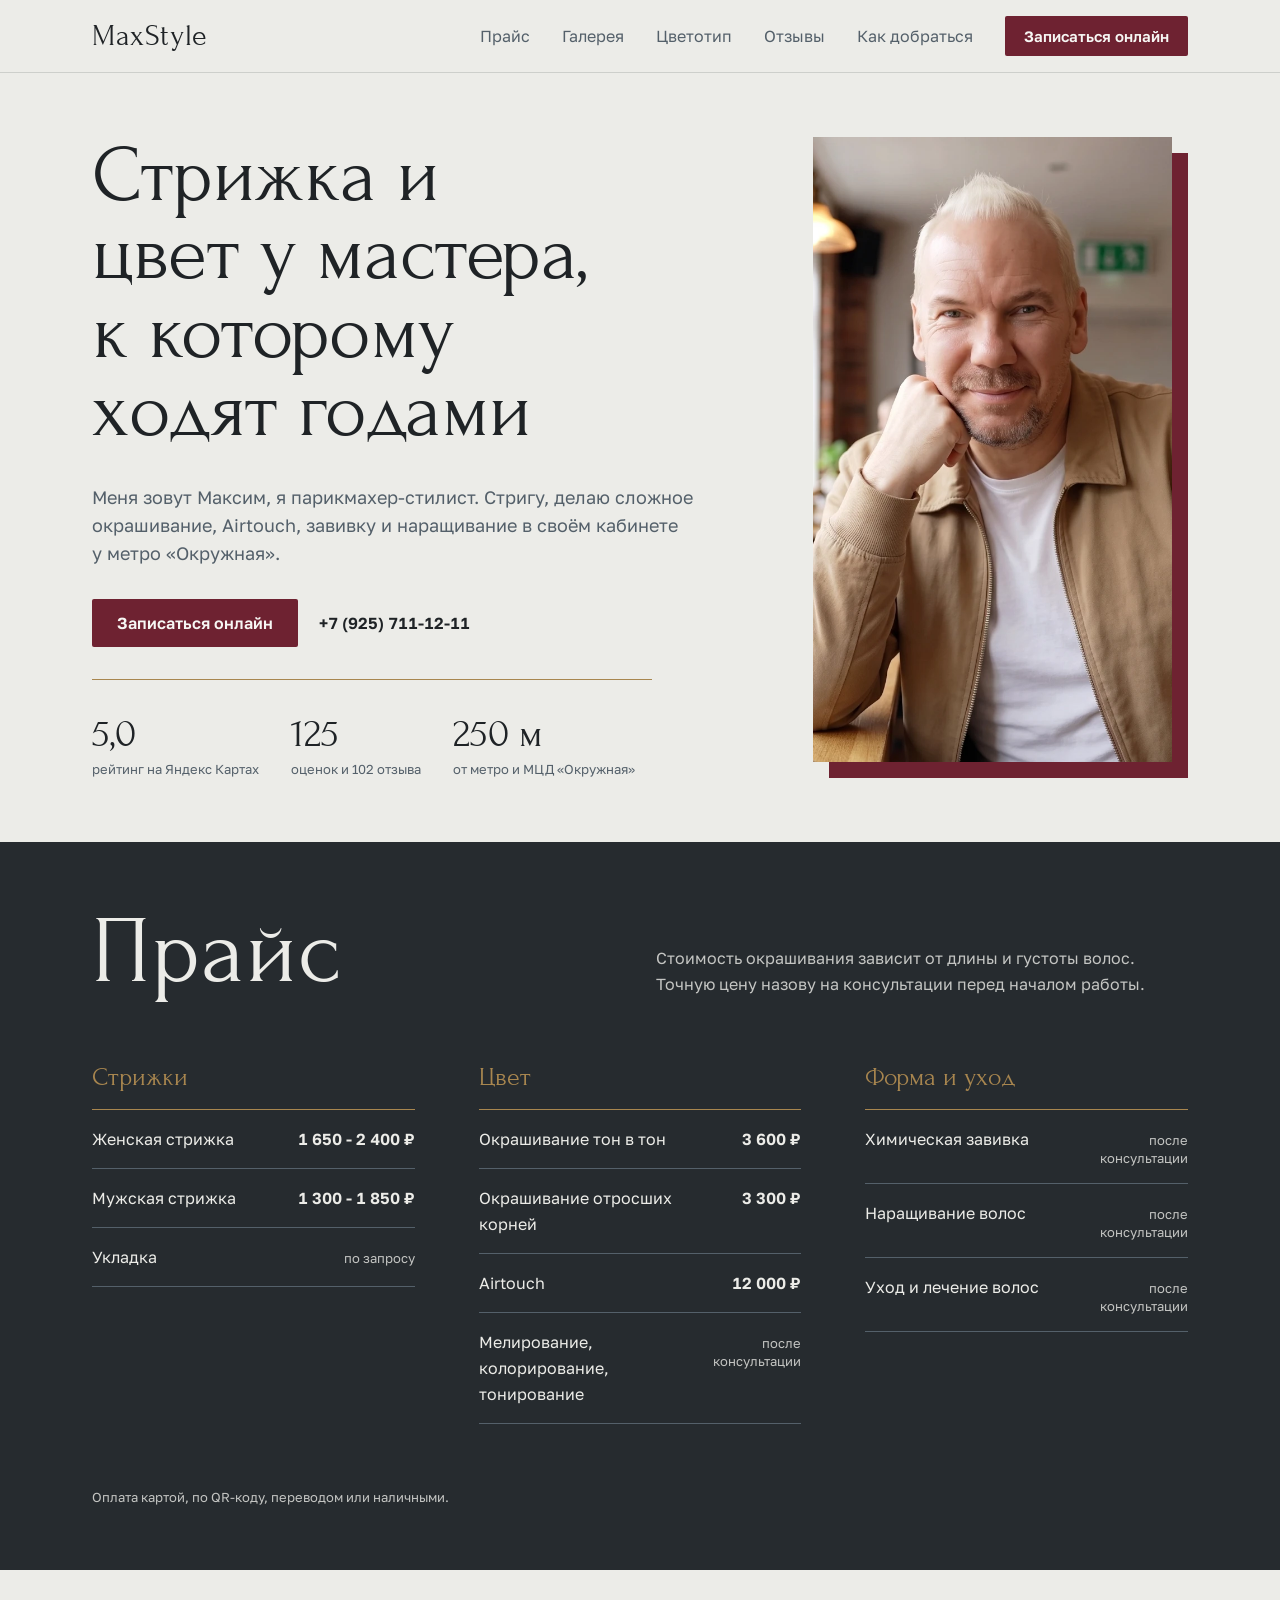
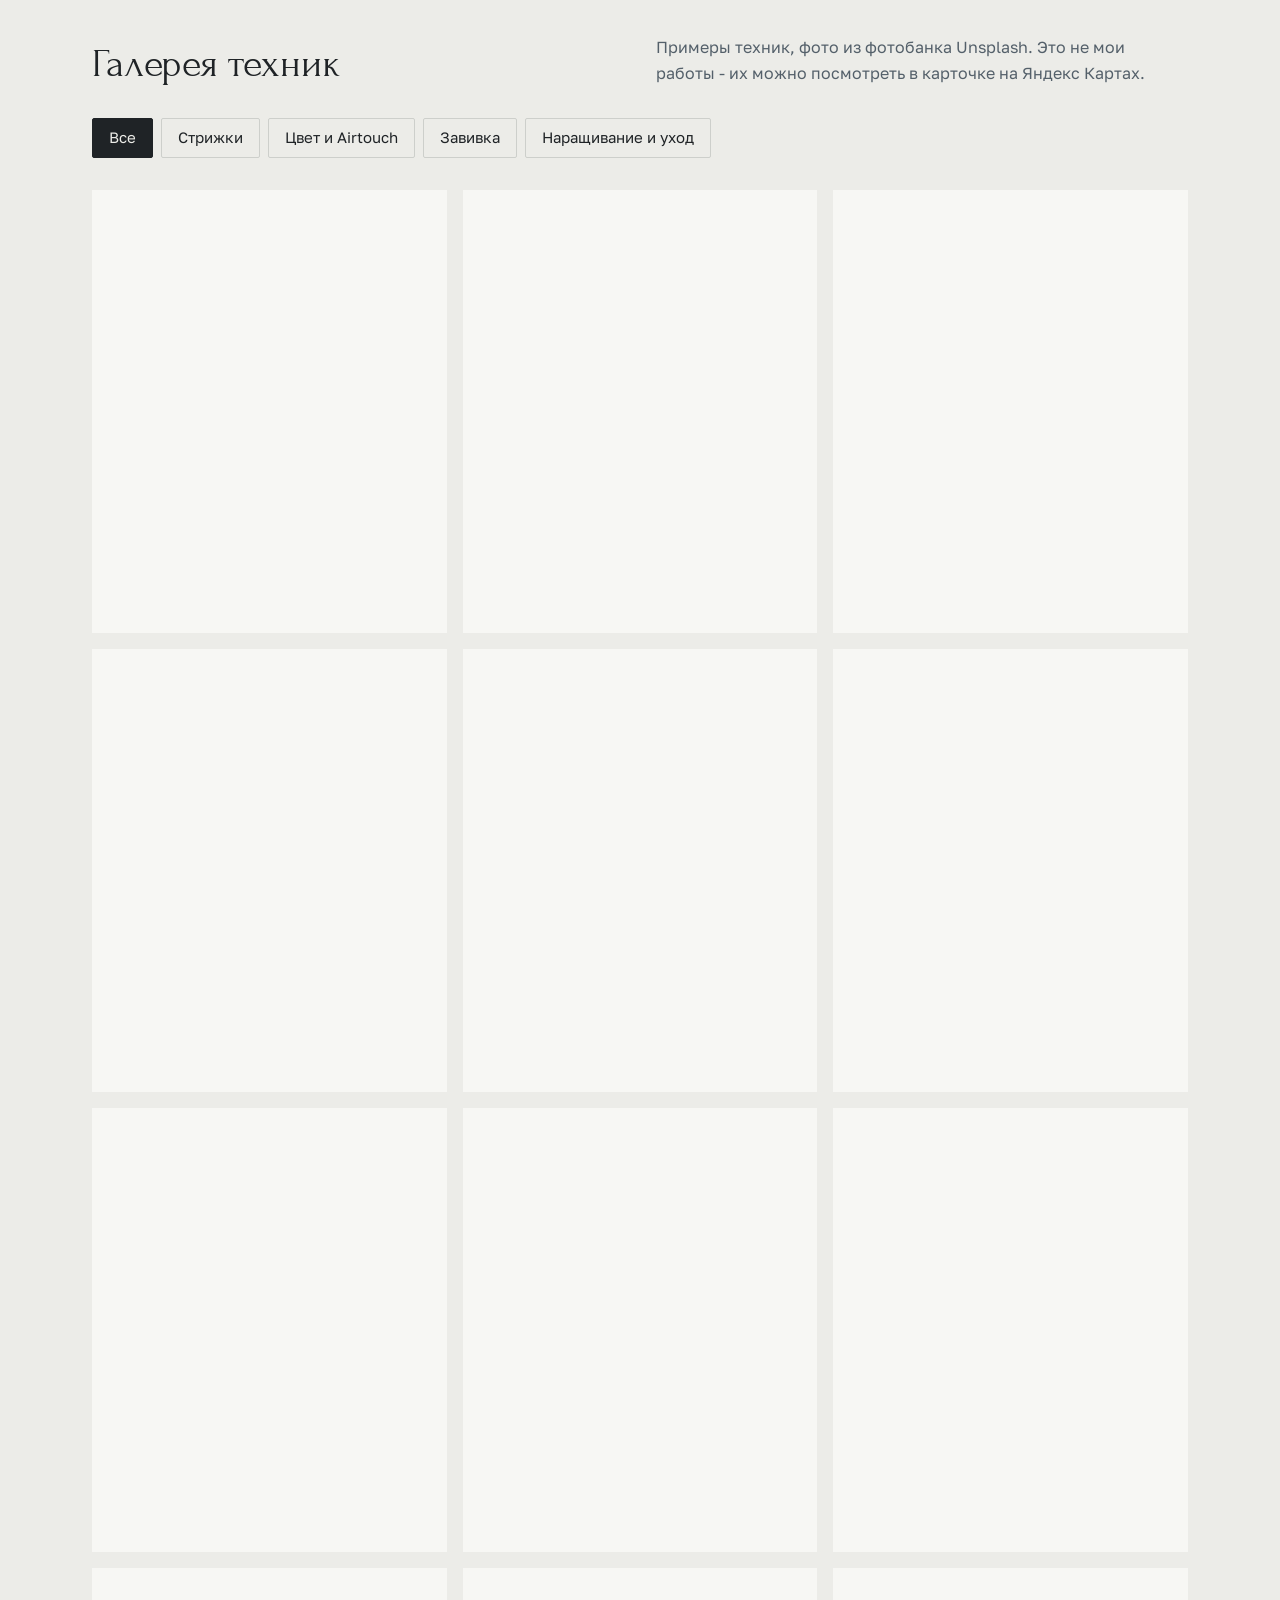
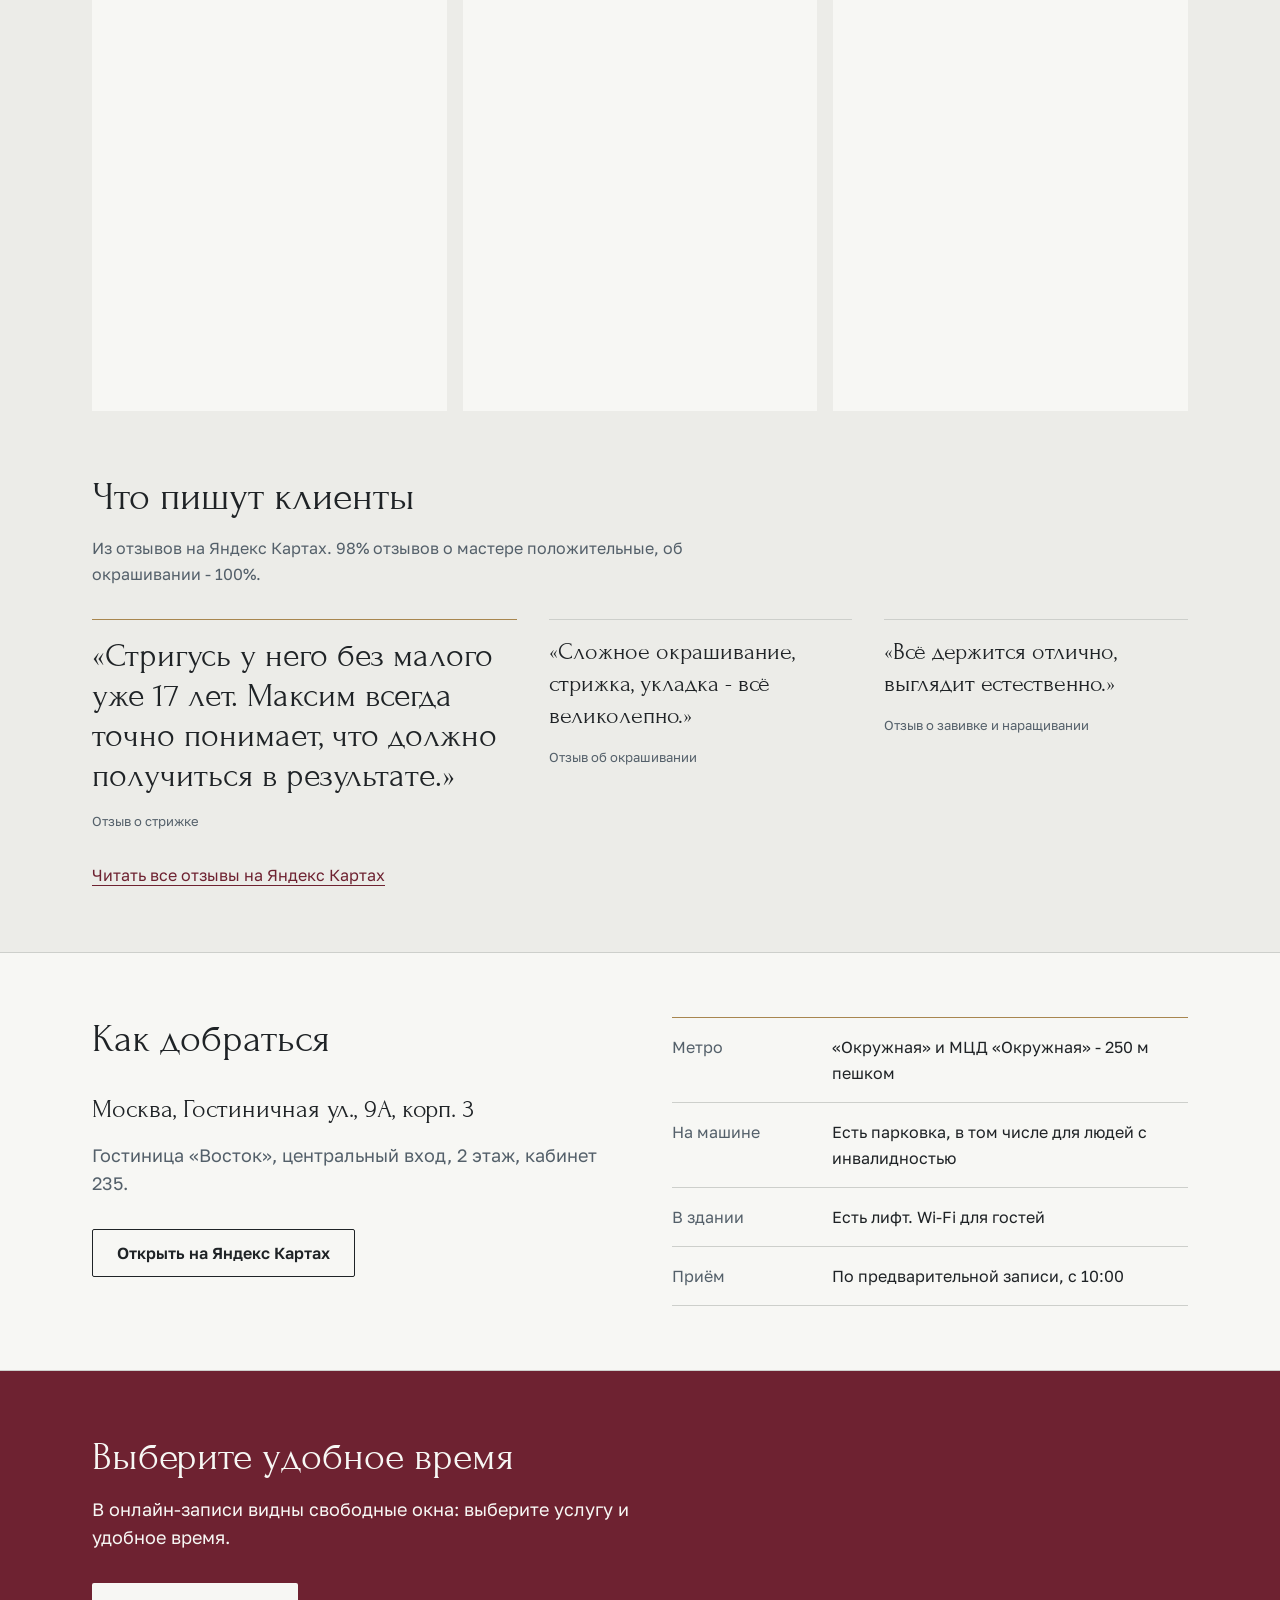
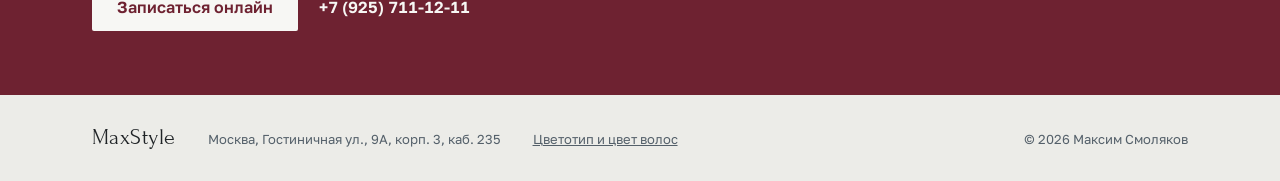
==== commit a2cb3d0d: "Страница «Цветотип»: тест, 4 сезона, 12 подтипов, цвет волос; ссылки в меню и подвале" ====
--- a/index.html
+++ b/index.html
@@ -22,6 +22,7 @@
     <nav class="nav" aria-label="Разделы">
       <a href="#price">Прайс</a>
       <a href="#gallery">Галерея</a>
+      <a href="cvetotip.html">Цветотип</a>
       <a href="#reviews">Отзывы</a>
       <a href="#visit">Как добраться</a>
     </nav>
@@ -189,6 +190,7 @@
   <div class="wrap footer-row">
     <span class="wordmark wordmark-small">MaxStyle</span>
     <span>Москва, Гостиничная ул., 9А, корп. 3, каб. 235</span>
+    <a href="cvetotip.html">Цветотип и цвет волос</a>
     <span>© 2026 Максим Смоляков</span>
   </div>
 </footer>
--- a/styles.css
+++ b/styles.css
@@ -349,3 +349,52 @@
   .lb-prev, .lb-next { top: auto; bottom: var(--space-16); transform: none; }
   .lightbox-img { max-height: calc(100dvh - 240px); }
 }
+
+/* ---------- Живые кнопки ----------
+   Латунный отблеск, как свет на лезвии ножниц: проходит по кнопке при наведении.
+   Свечение тёплое и сдержанное, кнопка чуть приподнимается. */
+.btn { position: relative; overflow: hidden; isolation: isolate;
+  transition: background-color .15s ease, border-color .15s ease, color .15s ease,
+              transform .3s cubic-bezier(.2, .8, .2, 1), box-shadow .3s ease; }
+.btn::after {
+  content: ""; position: absolute; inset: 0; z-index: -1; pointer-events: none;
+  background: linear-gradient(110deg, transparent 38%, color-mix(in srgb, var(--brass) 45%, transparent) 48%,
+              color-mix(in srgb, var(--on-oxblood) 35%, transparent) 50%, transparent 62%);
+  transform: translateX(-110%);
+}
+.btn:hover::after { transform: translateX(110%); transition: transform .9s cubic-bezier(.3, .6, .2, 1); }
+.btn-primary:hover, .btn-light:hover, .btn-outline:hover {
+  opacity: 1; transform: translateY(-2px);
+  box-shadow: 0 10px 24px -10px color-mix(in srgb, var(--oxblood) 85%, transparent),
+              0 0 0 1px color-mix(in srgb, var(--brass) 55%, transparent);
+}
+.btn-light:hover { box-shadow: 0 10px 28px -8px color-mix(in srgb, var(--brass) 80%, transparent); }
+.btn:active { transform: translateY(0) scale(.98); transition-duration: .08s; }
+.btn:focus-visible { box-shadow: var(--focus-ring); }
+
+/* Тихие кнопки с телефоном: под текстом прорисовывается латунная линия */
+.btn-quiet::after, .btn-quiet-light::after {
+  inset: auto 4px 10px; height: 1px; background: var(--brass);
+  transform: scaleX(0); transform-origin: left;
+}
+.btn-quiet:hover::after, .btn-quiet-light:hover::after { transform: scaleX(1); transition: transform .35s ease; }
+.btn-quiet-light:hover { text-decoration: none; }
+
+/* Главная кнопка «Записаться онлайн» в первом экране изредка ловит блик сама */
+.hero .btn-primary::after { animation: btn-sheen 6s ease-in-out 2s infinite; }
+.hero .btn-primary:hover::after { animation: none; }
+@keyframes btn-sheen { 0% { transform: translateX(-110%); } 16%, 100% { transform: translateX(110%); } }
+
+/* Фильтры галереи и кнопки просмотра фото */
+.chip { transition: border-color .15s ease, background-color .15s ease, color .15s ease, box-shadow .25s ease; }
+.chip:hover { border-color: var(--brass); box-shadow: 0 0 0 1px color-mix(in srgb, var(--brass) 40%, transparent),
+  0 4px 14px -6px color-mix(in srgb, var(--brass) 80%, transparent); }
+.lb-btn { transition: background-color .2s ease, color .2s ease, box-shadow .3s ease; }
+.lb-btn:hover { box-shadow: 0 0 22px -2px color-mix(in srgb, var(--brass) 75%, transparent); }
+
+@media (prefers-reduced-motion: reduce) {
+  .btn { transition: background-color .15s ease, color .15s ease, box-shadow .2s ease; }
+  .btn:hover, .btn:active { transform: none; }
+  .btn-primary::after, .btn-light::after, .btn-outline::after { display: none; }
+  .btn-quiet::after, .btn-quiet-light::after { transition: none; }
+}
